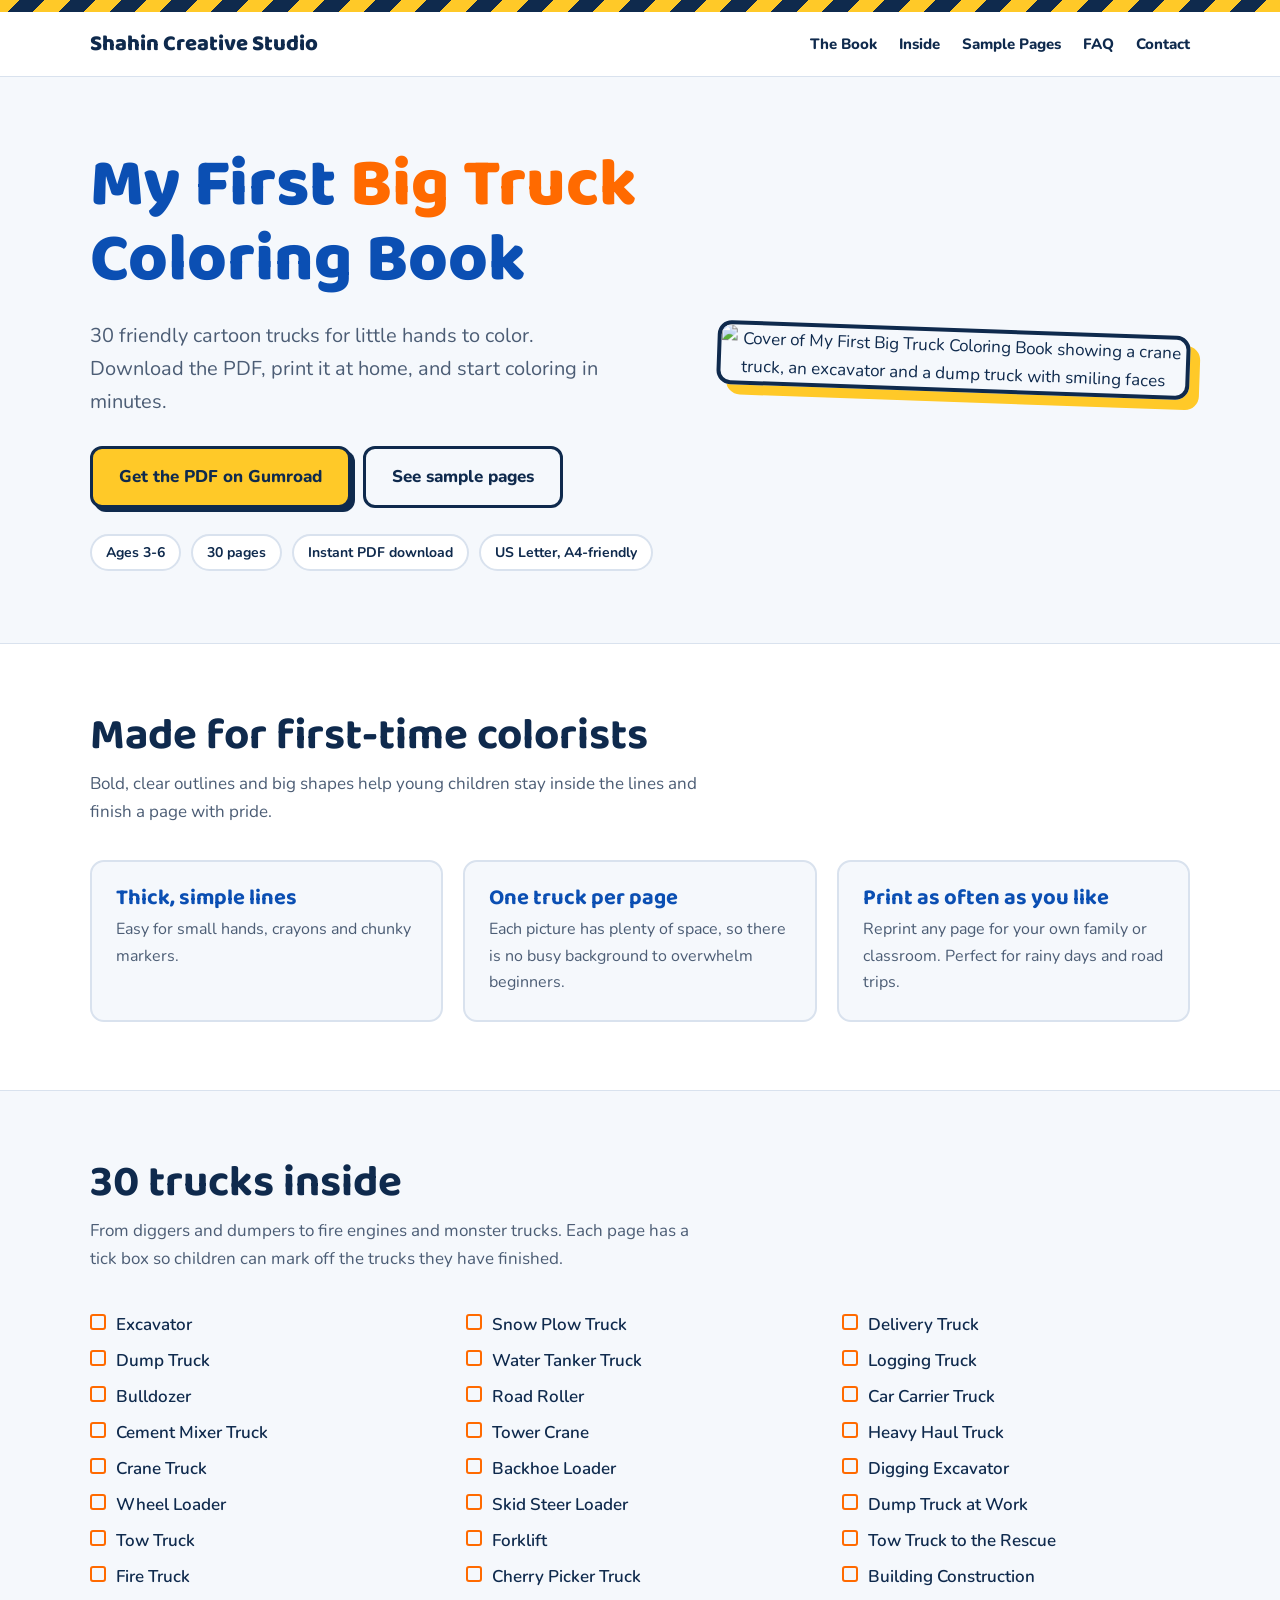
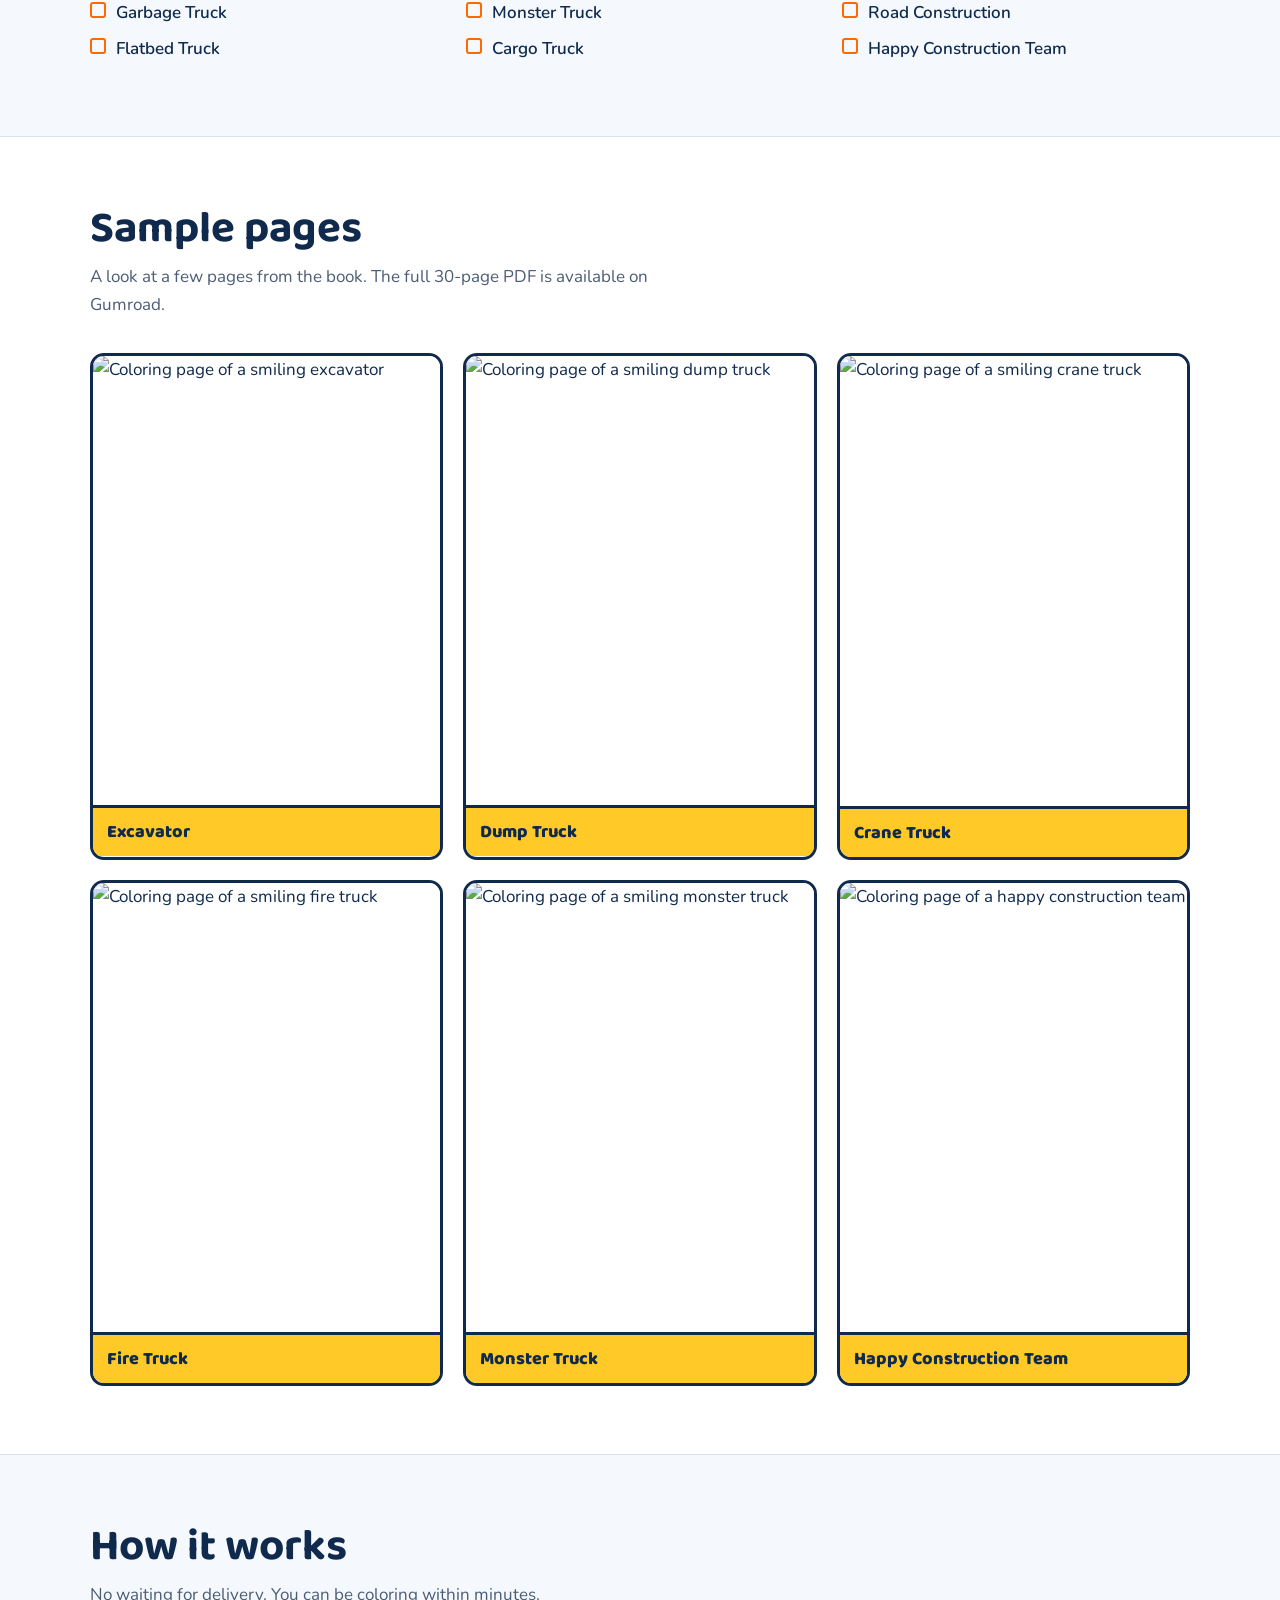
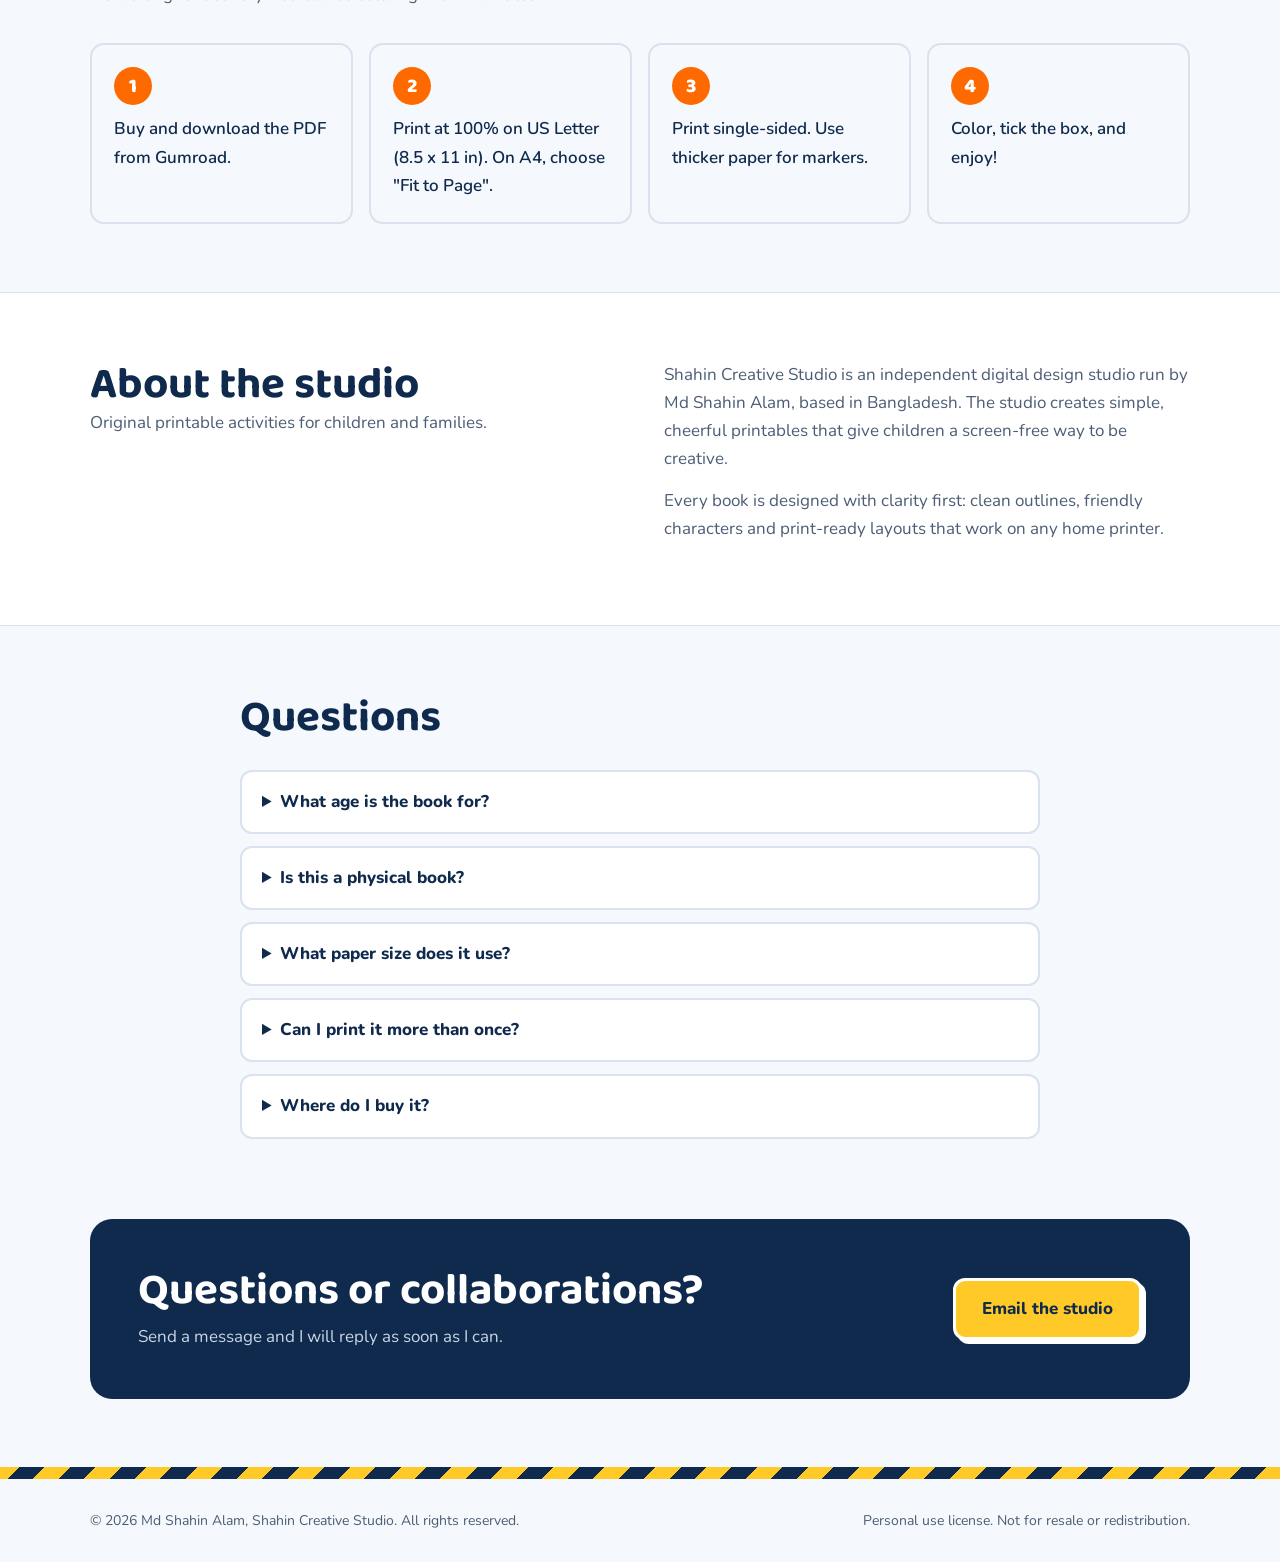
==== index.html @ 3cfe2464 "Add files via upload" ====
<!DOCTYPE html>
<html lang="en">
<head>
<meta charset="UTF-8">
<meta name="viewport" content="width=device-width, initial-scale=1">
<title>Shahin Creative Studio | Printable Coloring Books for Kids</title>
<meta name="description" content="Printable coloring books for children aged 3-6. My First Big Truck Coloring Book has 30 cartoon trucks to color. Instant PDF download, print at home.">
<meta name="author" content="Md Shahin Alam">
<meta name="theme-color" content="#0f2a4d">
<meta property="og:type" content="website">
<meta property="og:title" content="Shahin Creative Studio | Printable Coloring Books for Kids">
<meta property="og:description" content="30 friendly cartoon trucks to color. Instant PDF download for ages 3-6.">
<meta property="og:image" content="cover.jpg">
<link rel="icon" href="data:image/svg+xml,<svg xmlns='http://www.w3.org/2000/svg' viewBox='0 0 100 100'><text y='.9em' font-size='90'>🚚</text></svg>">
<link rel="preconnect" href="https://fonts.googleapis.com">
<link rel="preconnect" href="https://fonts.gstatic.com" crossorigin>
<link href="https://fonts.googleapis.com/css2?family=Baloo+2:wght@600;800&family=Nunito:wght@400;600;800&display=swap" rel="stylesheet">
<script type="application/ld+json">
{"@context":"https://schema.org","@type":"Product","name":"My First Big Truck Coloring Book","description":"Printable PDF coloring book with 30 cartoon trucks for children aged 3-6.","image":"cover.jpg","brand":{"@type":"Brand","name":"Shahin Creative Studio"},"author":{"@type":"Person","name":"Md Shahin Alam"},"url":"https://shahin4l.gumroad.com/l/my-first-truck-coloring-book"}
</script>
<style>
:root{--navy:#0f2a4d;--blue:#0b4fb3;--orange:#ff6a00;--yellow:#ffc928;--bg:#f5f8fc;--card:#fff;--muted:#4c5d75;--line:#d9e2ee}
*{box-sizing:border-box}
html{scroll-behavior:smooth}
body{margin:0;background:var(--bg);color:var(--navy);font:400 17px/1.65 Nunito,Arial,sans-serif}
h1,h2,h3{font-family:"Baloo 2",Arial,sans-serif;line-height:1.1;margin:0}
a{color:var(--blue)}
:focus-visible{outline:3px solid var(--orange);outline-offset:3px}
.wrap{width:min(1100px,calc(100% - 40px));margin:auto}
.skip{position:absolute;left:-999px}.skip:focus{left:10px;top:10px;background:#fff;padding:8px 12px;z-index:9}
.stripe{height:12px;background:repeating-linear-gradient(-45deg,var(--yellow) 0 18px,var(--navy) 18px 36px)}
header{background:var(--card);border-bottom:1px solid var(--line)}
.nav{display:flex;justify-content:space-between;align-items:center;gap:16px;padding:14px 0;flex-wrap:wrap}
.brand{font:800 22px "Baloo 2",Arial,sans-serif;color:var(--navy);text-decoration:none}
nav{display:flex;gap:22px;flex-wrap:wrap}
nav a{color:var(--navy);text-decoration:none;font-weight:800;font-size:15px}
nav a:hover{color:var(--blue)}
.hero{display:grid;grid-template-columns:1.1fr .9fr;gap:48px;align-items:center;padding:72px 0}
h1{font-size:clamp(40px,6vw,68px);font-weight:800;color:var(--blue)}
h1 span{color:var(--orange)}
.lead{font-size:20px;color:var(--muted);max-width:520px;margin:20px 0 28px}
.btn{display:inline-block;padding:14px 26px;border-radius:12px;font-weight:800;text-decoration:none;border:3px solid var(--navy)}
.btn-main{background:var(--yellow);color:var(--navy);box-shadow:4px 4px 0 var(--navy)}
.btn-main:hover{transform:translate(-1px,-1px);box-shadow:6px 6px 0 var(--navy)}
.btn-alt{background:transparent;color:var(--navy);margin-left:8px}
.badges{display:flex;gap:10px;flex-wrap:wrap;margin:26px 0 0;padding:0;list-style:none}
.badges li{background:var(--card);border:2px solid var(--line);border-radius:999px;padding:5px 14px;font-weight:700;font-size:14px}
.hero-img{text-align:center}
.hero-img img{width:min(400px,100%);height:auto;border-radius:14px;border:4px solid var(--navy);box-shadow:10px 10px 0 var(--yellow);transform:rotate(2deg)}
section{padding:68px 0}
.alt{background:var(--card);border-block:1px solid var(--line)}
h2{font-size:clamp(30px,4vw,44px);color:var(--navy)}
.sub{color:var(--muted);max-width:620px;margin:10px 0 34px}
.previews{display:grid;grid-template-columns:repeat(3,1fr);gap:20px}
.previews figure{margin:0;background:var(--card);border:3px solid var(--navy);border-radius:14px;overflow:hidden}
.previews img{display:block;width:100%;height:auto;aspect-ratio:17/22;object-fit:cover;background:#fff}
.previews figcaption{padding:10px 14px;font:800 18px "Baloo 2",Arial,sans-serif;border-top:3px solid var(--navy);background:var(--yellow)}
.trucks{columns:3 200px;gap:28px;padding:0;margin:0;list-style:none;font-weight:600}
.trucks li{padding:4px 0;break-inside:avoid}
.trucks li::before{content:"";display:inline-block;width:12px;height:12px;border:2px solid var(--orange);border-radius:3px;margin-right:10px}
.grid3{display:grid;grid-template-columns:repeat(3,1fr);gap:20px}
.box{background:var(--card);border:2px solid var(--line);border-radius:14px;padding:24px}
.alt .box{background:var(--bg)}
.box h3{font-size:22px;margin-bottom:6px;color:var(--blue)}
.box p{margin:0;color:var(--muted);font-size:16px}
.steps{display:grid;grid-template-columns:repeat(4,1fr);gap:16px;padding:0;margin:0;list-style:none;counter-reset:s}
.steps li{counter-increment:s;background:var(--bg);border-radius:14px;padding:22px;border:2px solid var(--line);font-weight:600}
.steps li::before{content:counter(s);display:grid;place-items:center;width:38px;height:38px;border-radius:50%;background:var(--orange);color:#fff;font:800 20px "Baloo 2",sans-serif;margin-bottom:10px}
.about{display:grid;grid-template-columns:1fr 1fr;gap:48px;align-items:start}
.about p{color:var(--muted);margin:0 0 14px}
details{background:var(--card);border:2px solid var(--line);border-radius:12px;padding:16px 20px;margin-bottom:12px}
summary{font-weight:800;cursor:pointer}
details p{margin:10px 0 0;color:var(--muted)}
.contact{background:var(--navy);color:#fff;border-radius:22px;padding:48px;display:flex;justify-content:space-between;align-items:center;gap:28px;flex-wrap:wrap}
.contact h2{color:#fff}.contact p{color:#c8d4e6;margin:8px 0 0;max-width:460px}
footer{padding:30px 0;color:var(--muted);font-size:14px}
footer .wrap{display:flex;justify-content:space-between;gap:12px;flex-wrap:wrap}
@media(max-width:820px){.hero,.about{grid-template-columns:1fr}.hero{padding:48px 0}.previews,.grid3{grid-template-columns:1fr 1fr}.steps{grid-template-columns:1fr 1fr}.btn-alt{margin:12px 0 0}}
@media(max-width:520px){.previews,.grid3,.steps{grid-template-columns:1fr}.contact{padding:30px}}
@media(prefers-reduced-motion:reduce){html{scroll-behavior:auto}.btn-main{transition:none}}
</style>
</head>
<body>
<a class="skip" href="#main">Skip to content</a>
<div class="stripe" aria-hidden="true"></div>
<header>
  <div class="wrap nav">
    <a class="brand" href="#top">Shahin Creative Studio</a>
    <nav aria-label="Main">
      <a href="#book">The Book</a><a href="#inside">Inside</a><a href="#preview">Sample Pages</a><a href="#faq">FAQ</a><a href="#contact">Contact</a>
    </nav>
  </div>
</header>

<main id="main">
<div id="top" class="wrap hero">
  <div>
    <h1>My First <span>Big Truck</span> Coloring Book</h1>
    <p class="lead">30 friendly cartoon trucks for little hands to color. Download the PDF, print it at home, and start coloring in minutes.</p>
    <a class="btn btn-main" href="https://shahin4l.gumroad.com/l/my-first-truck-coloring-book" target="_blank" rel="noopener">Get the PDF on Gumroad</a>
    <a class="btn btn-alt" href="#preview">See sample pages</a>
    <ul class="badges">
      <li>Ages 3-6</li><li>30 pages</li><li>Instant PDF download</li><li>US Letter, A4-friendly</li>
    </ul>
  </div>
  <div class="hero-img">
    <img src="cover.jpg" alt="Cover of My First Big Truck Coloring Book showing a crane truck, an excavator and a dump truck with smiling faces" width="400" height="518">
  </div>
</div>

<section class="alt" id="book">
  <div class="wrap">
    <h2>Made for first-time colorists</h2>
    <p class="sub">Bold, clear outlines and big shapes help young children stay inside the lines and finish a page with pride.</p>
    <div class="grid3">
      <div class="box"><h3>Thick, simple lines</h3><p>Easy for small hands, crayons and chunky markers.</p></div>
      <div class="box"><h3>One truck per page</h3><p>Each picture has plenty of space, so there is no busy background to overwhelm beginners.</p></div>
      <div class="box"><h3>Print as often as you like</h3><p>Reprint any page for your own family or classroom. Perfect for rainy days and road trips.</p></div>
    </div>
  </div>
</section>

<section id="inside">
  <div class="wrap">
    <h2>30 trucks inside</h2>
    <p class="sub">From diggers and dumpers to fire engines and monster trucks. Each page has a tick box so children can mark off the trucks they have finished.</p>
    <ul class="trucks">
      <li>Excavator</li><li>Dump Truck</li><li>Bulldozer</li><li>Cement Mixer Truck</li><li>Crane Truck</li>
      <li>Wheel Loader</li><li>Tow Truck</li><li>Fire Truck</li><li>Garbage Truck</li><li>Flatbed Truck</li>
      <li>Snow Plow Truck</li><li>Water Tanker Truck</li><li>Road Roller</li><li>Tower Crane</li><li>Backhoe Loader</li>
      <li>Skid Steer Loader</li><li>Forklift</li><li>Cherry Picker Truck</li><li>Monster Truck</li><li>Cargo Truck</li>
      <li>Delivery Truck</li><li>Logging Truck</li><li>Car Carrier Truck</li><li>Heavy Haul Truck</li><li>Digging Excavator</li>
      <li>Dump Truck at Work</li><li>Tow Truck to the Rescue</li><li>Building Construction</li><li>Road Construction</li><li>Happy Construction Team</li>
    </ul>
  </div>
</section>

<section class="alt" id="preview">
  <div class="wrap">
    <h2>Sample pages</h2>
    <p class="sub">A look at a few pages from the book. The full 30-page PDF is available on Gumroad.</p>
    <div class="previews">
      <figure><img src="preview-01.jpg" alt="Coloring page of a smiling excavator" loading="lazy"><figcaption>Excavator</figcaption></figure>
      <figure><img src="preview-02.jpg" alt="Coloring page of a smiling dump truck" loading="lazy"><figcaption>Dump Truck</figcaption></figure>
      <figure><img src="preview-03.jpg" alt="Coloring page of a smiling crane truck" loading="lazy"><figcaption>Crane Truck</figcaption></figure>
      <figure><img src="preview-04.jpg" alt="Coloring page of a smiling fire truck" loading="lazy"><figcaption>Fire Truck</figcaption></figure>
      <figure><img src="preview-05.jpg" alt="Coloring page of a smiling monster truck" loading="lazy"><figcaption>Monster Truck</figcaption></figure>
      <figure><img src="preview-06.jpg" alt="Coloring page of a happy construction team" loading="lazy"><figcaption>Happy Construction Team</figcaption></figure>
    </div>
  </div>
</section>

<section id="how">
  <div class="wrap">
    <h2>How it works</h2>
    <p class="sub">No waiting for delivery. You can be coloring within minutes.</p>
    <ol class="steps">
      <li>Buy and download the PDF from Gumroad.</li>
      <li>Print at 100% on US Letter (8.5 x 11 in). On A4, choose "Fit to Page".</li>
      <li>Print single-sided. Use thicker paper for markers.</li>
      <li>Color, tick the box, and enjoy!</li>
    </ol>
  </div>
</section>

<section class="alt" id="about">
  <div class="wrap about">
    <div>
      <h2>About the studio</h2>
      <p class="sub" style="margin-bottom:0">Original printable activities for children and families.</p>
    </div>
    <div>
      <p>Shahin Creative Studio is an independent digital design studio run by Md Shahin Alam, based in Bangladesh. The studio creates simple, cheerful printables that give children a screen-free way to be creative.</p>
      <p>Every book is designed with clarity first: clean outlines, friendly characters and print-ready layouts that work on any home printer.</p>
    </div>
  </div>
</section>

<section id="faq">
  <div class="wrap" style="max-width:800px">
    <h2 style="margin-bottom:28px">Questions</h2>
    <details><summary>What age is the book for?</summary><p>It is designed for children aged 3-6, with bold lines and large areas that are easy to color.</p></details>
    <details><summary>Is this a physical book?</summary><p>No. It is a digital PDF that you download and print yourself. Nothing is shipped.</p></details>
    <details><summary>What paper size does it use?</summary><p>US Letter (8.5 x 11 in). On A4 paper, choose "Fit to Page" in your print settings.</p></details>
    <details><summary>Can I print it more than once?</summary><p>Yes. You may print it for your own children, family or classroom. Please do not resell, share or redistribute the file.</p></details>
    <details><summary>Where do I buy it?</summary><p>The PDF is sold through Gumroad. Use the button at the top of this page to open the product page.</p></details>
  </div>
</section>

<section style="padding-top:0">
  <div class="wrap">
    <div class="contact" id="contact">
      <div>
        <h2>Questions or collaborations?</h2>
        <p>Send a message and I will reply as soon as I can.</p>
      </div>
      <a class="btn btn-main" style="border-color:#fff;box-shadow:4px 4px 0 #fff" href="mailto:shahin4l.bd@gmail.com">Email the studio</a>
    </div>
  </div>
</section>
</main>

<div class="stripe" aria-hidden="true"></div>
<footer>
  <div class="wrap">
    <span>&copy; 2026 Md Shahin Alam, Shahin Creative Studio. All rights reserved.</span>
    <span>Personal use license. Not for resale or redistribution.</span>
  </div>
</footer>
</body>
</html>
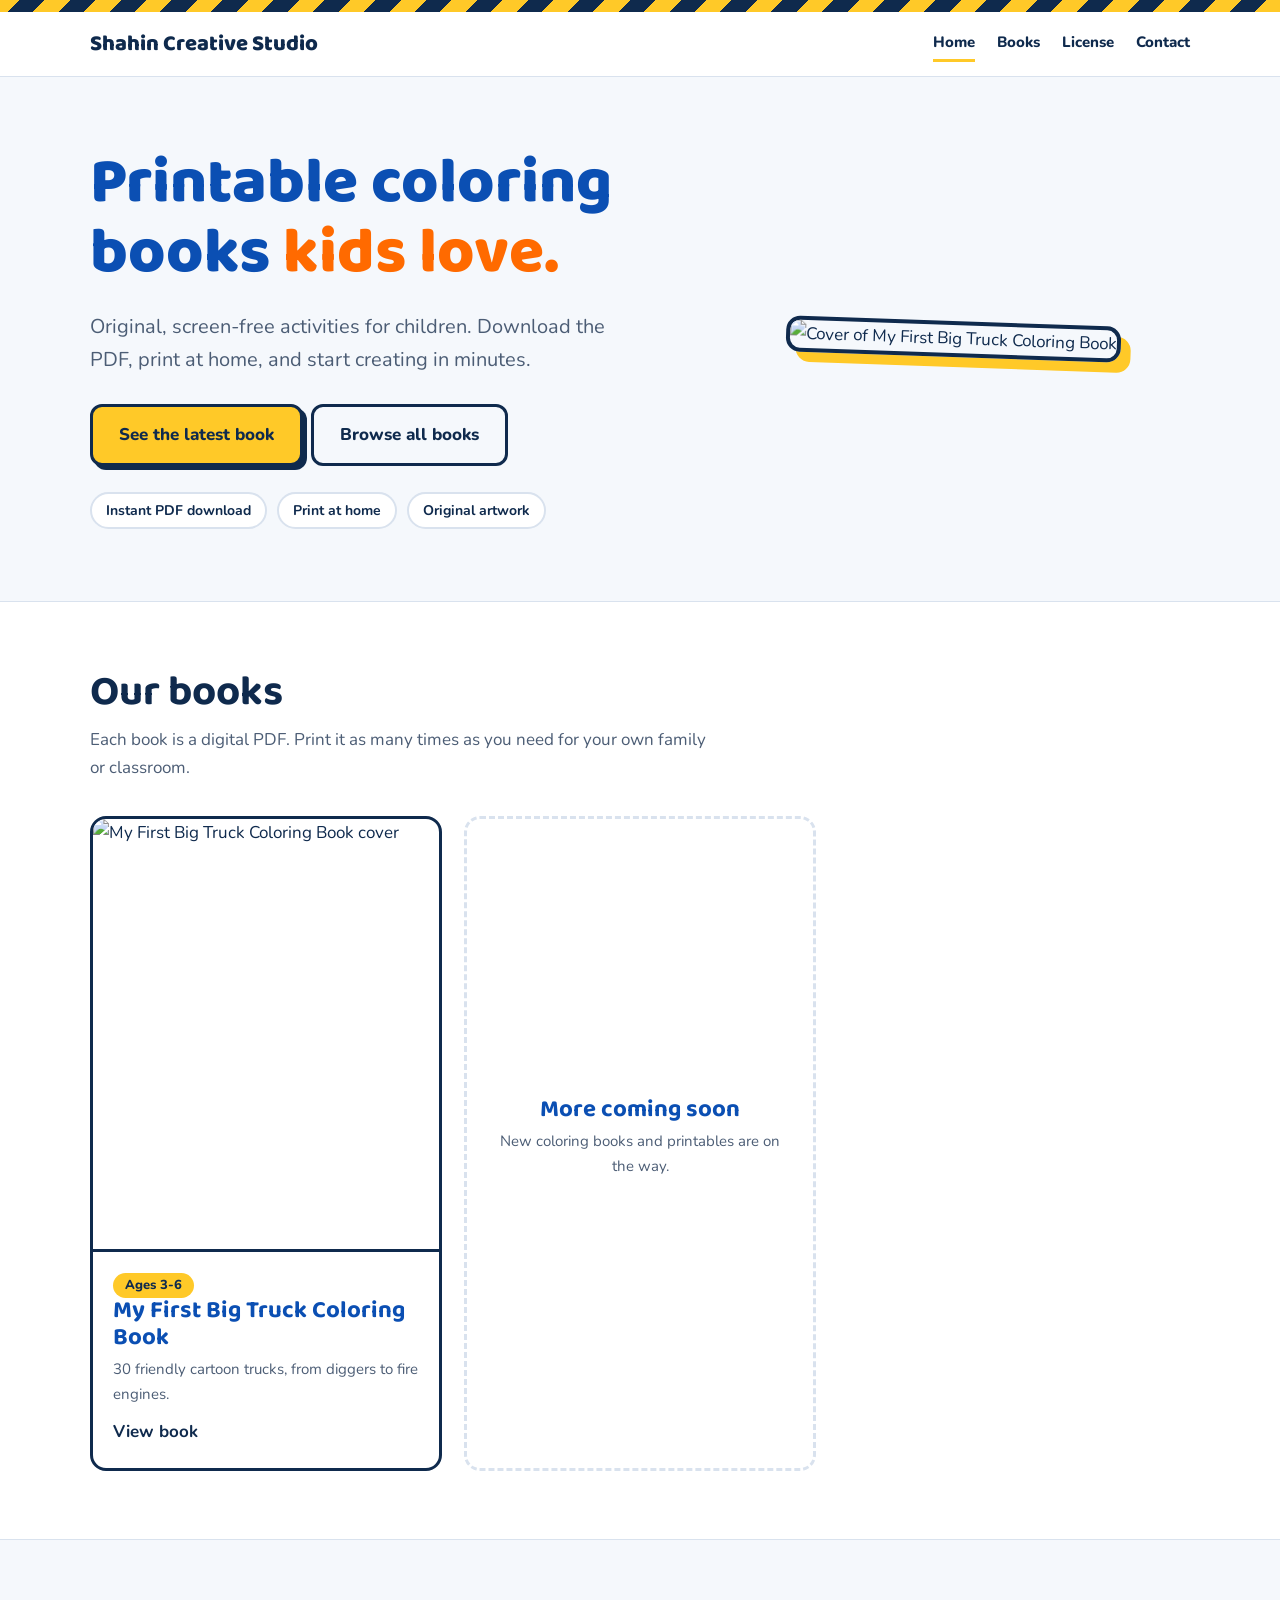
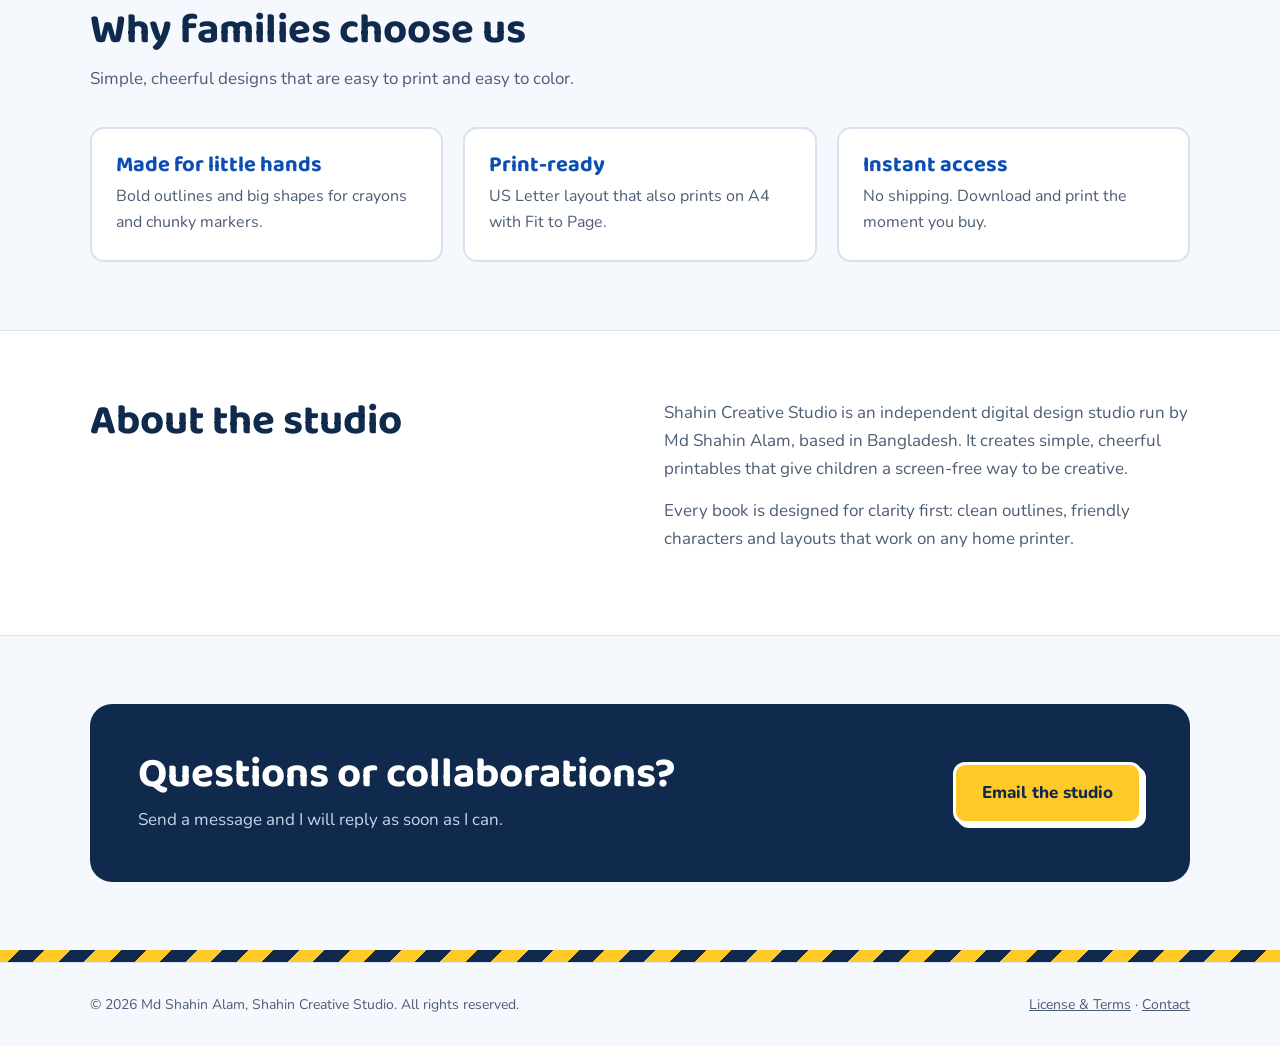
==== commit f87ea084: "Add files via upload" ====
--- a/index.html
+++ b/index.html
@@ -1,211 +1,20 @@
-<!DOCTYPE html>
-<html lang="en">
-<head>
-<meta charset="UTF-8">
-<meta name="viewport" content="width=device-width, initial-scale=1">
-<title>Shahin Creative Studio | Printable Coloring Books for Kids</title>
-<meta name="description" content="Printable coloring books for children aged 3-6. My First Big Truck Coloring Book has 30 cartoon trucks to color. Instant PDF download, print at home.">
-<meta name="author" content="Md Shahin Alam">
-<meta name="theme-color" content="#0f2a4d">
-<meta property="og:type" content="website">
-<meta property="og:title" content="Shahin Creative Studio | Printable Coloring Books for Kids">
-<meta property="og:description" content="30 friendly cartoon trucks to color. Instant PDF download for ages 3-6.">
-<meta property="og:image" content="cover.jpg">
-<link rel="icon" href="data:image/svg+xml,<svg xmlns='http://www.w3.org/2000/svg' viewBox='0 0 100 100'><text y='.9em' font-size='90'>🚚</text></svg>">
-<link rel="preconnect" href="https://fonts.googleapis.com">
-<link rel="preconnect" href="https://fonts.gstatic.com" crossorigin>
-<link href="https://fonts.googleapis.com/css2?family=Baloo+2:wght@600;800&family=Nunito:wght@400;600;800&display=swap" rel="stylesheet">
-<script type="application/ld+json">
-{"@context":"https://schema.org","@type":"Product","name":"My First Big Truck Coloring Book","description":"Printable PDF coloring book with 30 cartoon trucks for children aged 3-6.","image":"cover.jpg","brand":{"@type":"Brand","name":"Shahin Creative Studio"},"author":{"@type":"Person","name":"Md Shahin Alam"},"url":"https://shahin4l.gumroad.com/l/my-first-truck-coloring-book"}
-</script>
-<style>
-:root{--navy:#0f2a4d;--blue:#0b4fb3;--orange:#ff6a00;--yellow:#ffc928;--bg:#f5f8fc;--card:#fff;--muted:#4c5d75;--line:#d9e2ee}
-*{box-sizing:border-box}
-html{scroll-behavior:smooth}
-body{margin:0;background:var(--bg);color:var(--navy);font:400 17px/1.65 Nunito,Arial,sans-serif}
-h1,h2,h3{font-family:"Baloo 2",Arial,sans-serif;line-height:1.1;margin:0}
-a{color:var(--blue)}
-:focus-visible{outline:3px solid var(--orange);outline-offset:3px}
-.wrap{width:min(1100px,calc(100% - 40px));margin:auto}
-.skip{position:absolute;left:-999px}.skip:focus{left:10px;top:10px;background:#fff;padding:8px 12px;z-index:9}
-.stripe{height:12px;background:repeating-linear-gradient(-45deg,var(--yellow) 0 18px,var(--navy) 18px 36px)}
-header{background:var(--card);border-bottom:1px solid var(--line)}
-.nav{display:flex;justify-content:space-between;align-items:center;gap:16px;padding:14px 0;flex-wrap:wrap}
-.brand{font:800 22px "Baloo 2",Arial,sans-serif;color:var(--navy);text-decoration:none}
-nav{display:flex;gap:22px;flex-wrap:wrap}
-nav a{color:var(--navy);text-decoration:none;font-weight:800;font-size:15px}
-nav a:hover{color:var(--blue)}
-.hero{display:grid;grid-template-columns:1.1fr .9fr;gap:48px;align-items:center;padding:72px 0}
-h1{font-size:clamp(40px,6vw,68px);font-weight:800;color:var(--blue)}
-h1 span{color:var(--orange)}
-.lead{font-size:20px;color:var(--muted);max-width:520px;margin:20px 0 28px}
-.btn{display:inline-block;padding:14px 26px;border-radius:12px;font-weight:800;text-decoration:none;border:3px solid var(--navy)}
-.btn-main{background:var(--yellow);color:var(--navy);box-shadow:4px 4px 0 var(--navy)}
-.btn-main:hover{transform:translate(-1px,-1px);box-shadow:6px 6px 0 var(--navy)}
-.btn-alt{background:transparent;color:var(--navy);margin-left:8px}
-.badges{display:flex;gap:10px;flex-wrap:wrap;margin:26px 0 0;padding:0;list-style:none}
-.badges li{background:var(--card);border:2px solid var(--line);border-radius:999px;padding:5px 14px;font-weight:700;font-size:14px}
-.hero-img{text-align:center}
-.hero-img img{width:min(400px,100%);height:auto;border-radius:14px;border:4px solid var(--navy);box-shadow:10px 10px 0 var(--yellow);transform:rotate(2deg)}
-section{padding:68px 0}
-.alt{background:var(--card);border-block:1px solid var(--line)}
-h2{font-size:clamp(30px,4vw,44px);color:var(--navy)}
-.sub{color:var(--muted);max-width:620px;margin:10px 0 34px}
-.previews{display:grid;grid-template-columns:repeat(3,1fr);gap:20px}
-.previews figure{margin:0;background:var(--card);border:3px solid var(--navy);border-radius:14px;overflow:hidden}
-.previews img{display:block;width:100%;height:auto;aspect-ratio:17/22;object-fit:cover;background:#fff}
-.previews figcaption{padding:10px 14px;font:800 18px "Baloo 2",Arial,sans-serif;border-top:3px solid var(--navy);background:var(--yellow)}
-.trucks{columns:3 200px;gap:28px;padding:0;margin:0;list-style:none;font-weight:600}
-.trucks li{padding:4px 0;break-inside:avoid}
-.trucks li::before{content:"";display:inline-block;width:12px;height:12px;border:2px solid var(--orange);border-radius:3px;margin-right:10px}
-.grid3{display:grid;grid-template-columns:repeat(3,1fr);gap:20px}
-.box{background:var(--card);border:2px solid var(--line);border-radius:14px;padding:24px}
-.alt .box{background:var(--bg)}
-.box h3{font-size:22px;margin-bottom:6px;color:var(--blue)}
-.box p{margin:0;color:var(--muted);font-size:16px}
-.steps{display:grid;grid-template-columns:repeat(4,1fr);gap:16px;padding:0;margin:0;list-style:none;counter-reset:s}
-.steps li{counter-increment:s;background:var(--bg);border-radius:14px;padding:22px;border:2px solid var(--line);font-weight:600}
-.steps li::before{content:counter(s);display:grid;place-items:center;width:38px;height:38px;border-radius:50%;background:var(--orange);color:#fff;font:800 20px "Baloo 2",sans-serif;margin-bottom:10px}
-.about{display:grid;grid-template-columns:1fr 1fr;gap:48px;align-items:start}
-.about p{color:var(--muted);margin:0 0 14px}
-details{background:var(--card);border:2px solid var(--line);border-radius:12px;padding:16px 20px;margin-bottom:12px}
-summary{font-weight:800;cursor:pointer}
-details p{margin:10px 0 0;color:var(--muted)}
-.contact{background:var(--navy);color:#fff;border-radius:22px;padding:48px;display:flex;justify-content:space-between;align-items:center;gap:28px;flex-wrap:wrap}
-.contact h2{color:#fff}.contact p{color:#c8d4e6;margin:8px 0 0;max-width:460px}
-footer{padding:30px 0;color:var(--muted);font-size:14px}
-footer .wrap{display:flex;justify-content:space-between;gap:12px;flex-wrap:wrap}
-@media(max-width:820px){.hero,.about{grid-template-columns:1fr}.hero{padding:48px 0}.previews,.grid3{grid-template-columns:1fr 1fr}.steps{grid-template-columns:1fr 1fr}.btn-alt{margin:12px 0 0}}
-@media(max-width:520px){.previews,.grid3,.steps{grid-template-columns:1fr}.contact{padding:30px}}
-@media(prefers-reduced-motion:reduce){html{scroll-behavior:auto}.btn-main{transition:none}}
-</style>
-</head>
-<body>
-<a class="skip" href="#main">Skip to content</a>
-<div class="stripe" aria-hidden="true"></div>
-<header>
-  <div class="wrap nav">
-    <a class="brand" href="#top">Shahin Creative Studio</a>
-    <nav aria-label="Main">
-      <a href="#book">The Book</a><a href="#inside">Inside</a><a href="#preview">Sample Pages</a><a href="#faq">FAQ</a><a href="#contact">Contact</a>
-    </nav>
-  </div>
-</header>
-
+<!DOCTYPE html><html lang="en"><head><meta charset="UTF-8"><meta name="viewport" content="width=device-width, initial-scale=1"><meta name="theme-color" content="#0f2a4d"><link rel="icon" href="data:image/svg+xml,<svg xmlns=%27http://www.w3.org/2000/svg%27 viewBox=%270 0 100 100%27><text y=%27.9em%27 font-size=%2790%27>🚚</text></svg>"><link rel="preconnect" href="https://fonts.googleapis.com"><link rel="preconnect" href="https://fonts.gstatic.com" crossorigin><link href="https://fonts.googleapis.com/css2?family=Baloo+2:wght@600;800&family=Nunito:wght@400;600;800&display=swap" rel="stylesheet"><link rel="stylesheet" href="styles.css"><title>Shahin Creative Studio | Printable Coloring Books for Kids</title><meta name="description" content="Original printable coloring books for children. Instant PDF downloads, print at home. By Md Shahin Alam."><meta property="og:title" content="Shahin Creative Studio | Printable Coloring Books for Kids"><meta property="og:description" content="Original printable coloring books for children. Instant PDF download."><meta property="og:image" content="cover.jpg"><meta property="og:type" content="website"></head><body>
+<a class="skip" href="#main">Skip to content</a><div class="stripe" aria-hidden="true"></div><header><div class="wrap nav"><a class="brand" href="index.html">Shahin Creative Studio</a><nav aria-label="Main"><a href="index.html" aria-current="page">Home</a><a href="index.html#books">Books</a><a href="license.html">License</a><a href="index.html#contact">Contact</a></nav></div></header>
 <main id="main">
-<div id="top" class="wrap hero">
-  <div>
-    <h1>My First <span>Big Truck</span> Coloring Book</h1>
-    <p class="lead">30 friendly cartoon trucks for little hands to color. Download the PDF, print it at home, and start coloring in minutes.</p>
-    <a class="btn btn-main" href="https://shahin4l.gumroad.com/l/my-first-truck-coloring-book" target="_blank" rel="noopener">Get the PDF on Gumroad</a>
-    <a class="btn btn-alt" href="#preview">See sample pages</a>
-    <ul class="badges">
-      <li>Ages 3-6</li><li>30 pages</li><li>Instant PDF download</li><li>US Letter, A4-friendly</li>
-    </ul>
-  </div>
-  <div class="hero-img">
-    <img src="cover.jpg" alt="Cover of My First Big Truck Coloring Book showing a crane truck, an excavator and a dump truck with smiling faces" width="400" height="518">
-  </div>
-</div>
-
-<section class="alt" id="book">
-  <div class="wrap">
-    <h2>Made for first-time colorists</h2>
-    <p class="sub">Bold, clear outlines and big shapes help young children stay inside the lines and finish a page with pride.</p>
-    <div class="grid3">
-      <div class="box"><h3>Thick, simple lines</h3><p>Easy for small hands, crayons and chunky markers.</p></div>
-      <div class="box"><h3>One truck per page</h3><p>Each picture has plenty of space, so there is no busy background to overwhelm beginners.</p></div>
-      <div class="box"><h3>Print as often as you like</h3><p>Reprint any page for your own family or classroom. Perfect for rainy days and road trips.</p></div>
-    </div>
-  </div>
-</section>
-
-<section id="inside">
-  <div class="wrap">
-    <h2>30 trucks inside</h2>
-    <p class="sub">From diggers and dumpers to fire engines and monster trucks. Each page has a tick box so children can mark off the trucks they have finished.</p>
-    <ul class="trucks">
-      <li>Excavator</li><li>Dump Truck</li><li>Bulldozer</li><li>Cement Mixer Truck</li><li>Crane Truck</li>
-      <li>Wheel Loader</li><li>Tow Truck</li><li>Fire Truck</li><li>Garbage Truck</li><li>Flatbed Truck</li>
-      <li>Snow Plow Truck</li><li>Water Tanker Truck</li><li>Road Roller</li><li>Tower Crane</li><li>Backhoe Loader</li>
-      <li>Skid Steer Loader</li><li>Forklift</li><li>Cherry Picker Truck</li><li>Monster Truck</li><li>Cargo Truck</li>
-      <li>Delivery Truck</li><li>Logging Truck</li><li>Car Carrier Truck</li><li>Heavy Haul Truck</li><li>Digging Excavator</li>
-      <li>Dump Truck at Work</li><li>Tow Truck to the Rescue</li><li>Building Construction</li><li>Road Construction</li><li>Happy Construction Team</li>
-    </ul>
-  </div>
-</section>
-
-<section class="alt" id="preview">
-  <div class="wrap">
-    <h2>Sample pages</h2>
-    <p class="sub">A look at a few pages from the book. The full 30-page PDF is available on Gumroad.</p>
-    <div class="previews">
-      <figure><img src="preview-01.jpg" alt="Coloring page of a smiling excavator" loading="lazy"><figcaption>Excavator</figcaption></figure>
-      <figure><img src="preview-02.jpg" alt="Coloring page of a smiling dump truck" loading="lazy"><figcaption>Dump Truck</figcaption></figure>
-      <figure><img src="preview-03.jpg" alt="Coloring page of a smiling crane truck" loading="lazy"><figcaption>Crane Truck</figcaption></figure>
-      <figure><img src="preview-04.jpg" alt="Coloring page of a smiling fire truck" loading="lazy"><figcaption>Fire Truck</figcaption></figure>
-      <figure><img src="preview-05.jpg" alt="Coloring page of a smiling monster truck" loading="lazy"><figcaption>Monster Truck</figcaption></figure>
-      <figure><img src="preview-06.jpg" alt="Coloring page of a happy construction team" loading="lazy"><figcaption>Happy Construction Team</figcaption></figure>
-    </div>
-  </div>
-</section>
-
-<section id="how">
-  <div class="wrap">
-    <h2>How it works</h2>
-    <p class="sub">No waiting for delivery. You can be coloring within minutes.</p>
-    <ol class="steps">
-      <li>Buy and download the PDF from Gumroad.</li>
-      <li>Print at 100% on US Letter (8.5 x 11 in). On A4, choose "Fit to Page".</li>
-      <li>Print single-sided. Use thicker paper for markers.</li>
-      <li>Color, tick the box, and enjoy!</li>
-    </ol>
-  </div>
-</section>
-
-<section class="alt" id="about">
-  <div class="wrap about">
-    <div>
-      <h2>About the studio</h2>
-      <p class="sub" style="margin-bottom:0">Original printable activities for children and families.</p>
-    </div>
-    <div>
-      <p>Shahin Creative Studio is an independent digital design studio run by Md Shahin Alam, based in Bangladesh. The studio creates simple, cheerful printables that give children a screen-free way to be creative.</p>
-      <p>Every book is designed with clarity first: clean outlines, friendly characters and print-ready layouts that work on any home printer.</p>
-    </div>
-  </div>
-</section>
-
-<section id="faq">
-  <div class="wrap" style="max-width:800px">
-    <h2 style="margin-bottom:28px">Questions</h2>
-    <details><summary>What age is the book for?</summary><p>It is designed for children aged 3-6, with bold lines and large areas that are easy to color.</p></details>
-    <details><summary>Is this a physical book?</summary><p>No. It is a digital PDF that you download and print yourself. Nothing is shipped.</p></details>
-    <details><summary>What paper size does it use?</summary><p>US Letter (8.5 x 11 in). On A4 paper, choose "Fit to Page" in your print settings.</p></details>
-    <details><summary>Can I print it more than once?</summary><p>Yes. You may print it for your own children, family or classroom. Please do not resell, share or redistribute the file.</p></details>
-    <details><summary>Where do I buy it?</summary><p>The PDF is sold through Gumroad. Use the button at the top of this page to open the product page.</p></details>
-  </div>
-</section>
-
-<section style="padding-top:0">
-  <div class="wrap">
-    <div class="contact" id="contact">
-      <div>
-        <h2>Questions or collaborations?</h2>
-        <p>Send a message and I will reply as soon as I can.</p>
-      </div>
-      <a class="btn btn-main" style="border-color:#fff;box-shadow:4px 4px 0 #fff" href="mailto:shahin4l.bd@gmail.com">Email the studio</a>
-    </div>
-  </div>
-</section>
+<div class="wrap hero"><div>
+<h1>Printable coloring books <span>kids love.</span></h1>
+<p class="lead">Original, screen-free activities for children. Download the PDF, print at home, and start creating in minutes.</p>
+<a class="btn btn-main" href="truck-coloring-book.html">See the latest book</a><a class="btn btn-alt" href="#books">Browse all books</a>
+<ul class="badges"><li>Instant PDF download</li><li>Print at home</li><li>Original artwork</li></ul></div>
+<div class="hero-img"><img src="cover.jpg" alt="Cover of My First Big Truck Coloring Book" width="400" height="518"></div></div>
+<section class="alt" id="books"><div class="wrap"><h2>Our books</h2><p class="sub">Each book is a digital PDF. Print it as many times as you need for your own family or classroom.</p>
+<div class="cards">
+<a class="card" href="truck-coloring-book.html"><img src="cover.jpg" alt="My First Big Truck Coloring Book cover" loading="lazy"><div class="card-body"><span class="tag">Ages 3-6</span><h3>My First Big Truck Coloring Book</h3><p>30 friendly cartoon trucks, from diggers to fire engines.</p><strong>View book</strong></div></a>
+<div class="card soon"><h3>More coming soon</h3><p>New coloring books and printables are on the way.</p></div>
+</div></div></section>
+<section><div class="wrap"><h2>Why families choose us</h2><p class="sub">Simple, cheerful designs that are easy to print and easy to color.</p>
+<div class="grid3"><div class="box"><h3>Made for little hands</h3><p>Bold outlines and big shapes for crayons and chunky markers.</p></div><div class="box"><h3>Print-ready</h3><p>US Letter layout that also prints on A4 with Fit to Page.</p></div><div class="box"><h3>Instant access</h3><p>No shipping. Download and print the moment you buy.</p></div></div></div></section>
+<section class="alt" id="about"><div class="wrap split"><div><h2>About the studio</h2></div><div><p>Shahin Creative Studio is an independent digital design studio run by Md Shahin Alam, based in Bangladesh. It creates simple, cheerful printables that give children a screen-free way to be creative.</p><p>Every book is designed for clarity first: clean outlines, friendly characters and layouts that work on any home printer.</p></div></div></section>
+<section style="padding-top:68px"><div class="wrap"><div class="contact" id="contact"><div><h2>Questions or collaborations?</h2><p>Send a message and I will reply as soon as I can.</p></div><a class="btn btn-main" href="mailto:shahin4l.bd@gmail.com">Email the studio</a></div></div></section>
 </main>
-
-<div class="stripe" aria-hidden="true"></div>
-<footer>
-  <div class="wrap">
-    <span>&copy; 2026 Md Shahin Alam, Shahin Creative Studio. All rights reserved.</span>
-    <span>Personal use license. Not for resale or redistribution.</span>
-  </div>
-</footer>
-</body>
-</html>
+<div class="stripe" aria-hidden="true"></div><footer><div class="wrap"><span>&copy; 2026 Md Shahin Alam, Shahin Creative Studio. All rights reserved.</span><span><a href="license.html">License &amp; Terms</a> &middot; <a href="mailto:shahin4l.bd@gmail.com">Contact</a></span></div></footer></body></html>
--- a/styles.css
+++ b/styles.css
@@ -0,0 +1,59 @@
+:root{--navy:#0f2a4d;--blue:#0b4fb3;--orange:#ff6a00;--yellow:#ffc928;--bg:#f5f8fc;--card:#fff;--muted:#4c5d75;--line:#d9e2ee}
+*{box-sizing:border-box}html{scroll-behavior:smooth}
+body{margin:0;background:var(--bg);color:var(--navy);font:400 17px/1.65 Nunito,Arial,sans-serif}
+h1,h2,h3{font-family:"Baloo 2",Arial,sans-serif;line-height:1.1;margin:0}
+a{color:var(--blue)}:focus-visible{outline:3px solid var(--orange);outline-offset:3px}
+.wrap{width:min(1100px,calc(100% - 40px));margin:auto}
+.skip{position:absolute;left:-999px}.skip:focus{left:10px;top:10px;background:#fff;padding:8px 12px;z-index:9}
+.stripe{height:12px;background:repeating-linear-gradient(-45deg,var(--yellow) 0 18px,var(--navy) 18px 36px)}
+header{background:var(--card);border-bottom:1px solid var(--line);position:sticky;top:0;z-index:5}
+.nav{display:flex;justify-content:space-between;align-items:center;gap:16px;padding:14px 0;flex-wrap:wrap}
+.brand{font:800 22px "Baloo 2",Arial,sans-serif;color:var(--navy);text-decoration:none}
+nav{display:flex;gap:22px;flex-wrap:wrap}nav a{color:var(--navy);text-decoration:none;font-weight:800;font-size:15px;padding:4px 0;border-bottom:3px solid transparent}
+nav a:hover,nav a[aria-current]{border-color:var(--yellow)}
+.hero{display:grid;grid-template-columns:1.1fr .9fr;gap:48px;align-items:center;padding:72px 0}
+h1{font-size:clamp(38px,6vw,64px);font-weight:800;color:var(--blue)}h1 span{color:var(--orange)}
+.lead{font-size:20px;color:var(--muted);max-width:540px;margin:20px 0 28px}
+.btn{display:inline-block;padding:14px 26px;border-radius:12px;font-weight:800;text-decoration:none;border:3px solid var(--navy);color:var(--navy)}
+.btn-main{background:var(--yellow);box-shadow:4px 4px 0 var(--navy);transition:transform .15s,box-shadow .15s}
+.btn-main:hover{transform:translate(-1px,-1px);box-shadow:6px 6px 0 var(--navy)}
+.btn-alt{margin-left:8px}
+.badges{display:flex;gap:10px;flex-wrap:wrap;margin:26px 0 0;padding:0;list-style:none}
+.badges li{background:var(--card);border:2px solid var(--line);border-radius:999px;padding:5px 14px;font-weight:700;font-size:14px}
+.hero-img{text-align:center}.hero-img img{width:min(400px,100%);height:auto;border-radius:14px;border:4px solid var(--navy);box-shadow:10px 10px 0 var(--yellow);transform:rotate(2deg)}
+section{padding:68px 0}.alt{background:var(--card);border-block:1px solid var(--line)}
+h2{font-size:clamp(28px,4vw,42px)}.sub{color:var(--muted);max-width:620px;margin:10px 0 34px}
+.cards{display:grid;grid-template-columns:repeat(3,1fr);gap:22px}
+.card{background:var(--card);border:3px solid var(--navy);border-radius:16px;overflow:hidden;display:flex;flex-direction:column;text-decoration:none;color:var(--navy);transition:transform .15s,box-shadow .15s}
+a.card:hover{transform:translateY(-3px);box-shadow:6px 6px 0 var(--yellow)}
+.card img{display:block;width:100%;aspect-ratio:4/5;object-fit:cover;border-bottom:3px solid var(--navy)}
+.card-body{padding:18px 20px 22px}.card h3{font-size:24px;color:var(--blue)}.card p{margin:6px 0 12px;color:var(--muted);font-size:15px}
+.tag{display:inline-block;background:var(--yellow);border-radius:999px;padding:2px 12px;font-weight:800;font-size:13px}
+.card.soon{border-style:dashed;border-color:var(--line);background:transparent;justify-content:center;text-align:center;padding:30px}
+.grid3{display:grid;grid-template-columns:repeat(3,1fr);gap:20px}
+.box{background:var(--card);border:2px solid var(--line);border-radius:14px;padding:24px}.alt .box{background:var(--bg)}
+.box h3{font-size:22px;margin-bottom:6px;color:var(--blue)}.box p{margin:0;color:var(--muted);font-size:16px}
+.previews{display:grid;grid-template-columns:repeat(3,1fr);gap:20px}
+.previews figure{margin:0;background:var(--card);border:3px solid var(--navy);border-radius:14px;overflow:hidden}
+.previews img{display:block;width:100%;height:auto;aspect-ratio:17/22;object-fit:cover}
+.previews figcaption{padding:10px 14px;font:800 18px "Baloo 2",Arial,sans-serif;border-top:3px solid var(--navy);background:var(--yellow)}
+.trucks{columns:3 200px;gap:28px;padding:0;margin:0;list-style:none;font-weight:600}.trucks li{padding:4px 0;break-inside:avoid}
+.trucks li::before{content:"";display:inline-block;width:12px;height:12px;border:2px solid var(--orange);border-radius:3px;margin-right:10px}
+.steps{display:grid;grid-template-columns:repeat(4,1fr);gap:16px;padding:0;margin:0;list-style:none;counter-reset:s}
+.steps li{counter-increment:s;background:var(--bg);border-radius:14px;padding:22px;border:2px solid var(--line);font-weight:600}
+.steps li::before{content:counter(s);display:grid;place-items:center;width:38px;height:38px;border-radius:50%;background:var(--orange);color:#fff;font:800 20px "Baloo 2",sans-serif;margin-bottom:10px}
+.split{display:grid;grid-template-columns:1fr 1fr;gap:48px;align-items:start}.split p{color:var(--muted);margin:0 0 14px}
+details{background:var(--card);border:2px solid var(--line);border-radius:12px;padding:16px 20px;margin-bottom:12px}
+summary{font-weight:800;cursor:pointer}details p{margin:10px 0 0;color:var(--muted)}
+.crumbs{padding:18px 0 0;font-size:14px;color:var(--muted)}.crumbs a{color:var(--muted)}
+.buy{background:var(--card);border:3px solid var(--navy);border-radius:16px;padding:24px;box-shadow:6px 6px 0 var(--yellow)}
+.buy ul{padding-left:20px;margin:0 0 18px;color:var(--muted)}
+.contact{background:var(--navy);color:#fff;border-radius:22px;padding:48px;display:flex;justify-content:space-between;align-items:center;gap:28px;flex-wrap:wrap}
+.contact h2{color:#fff}.contact p{color:#c8d4e6;margin:8px 0 0;max-width:460px}
+.contact .btn{border-color:#fff;box-shadow:4px 4px 0 #fff}
+.doc{max-width:760px;padding:56px 0}.doc h1{font-size:clamp(34px,5vw,48px);margin-bottom:8px}.doc h2{font-size:26px;margin:32px 0 6px;color:var(--blue)}.doc p,.doc li{color:var(--muted)}
+footer{padding:30px 0;color:var(--muted);font-size:14px;border-top:1px solid var(--line)}
+footer .wrap{display:flex;justify-content:space-between;gap:12px;flex-wrap:wrap}footer a{color:var(--muted)}
+@media(max-width:820px){.hero,.split{grid-template-columns:1fr}.hero{padding:48px 0}.cards,.previews,.grid3{grid-template-columns:1fr 1fr}.steps{grid-template-columns:1fr 1fr}.btn-alt{margin:12px 0 0}}
+@media(max-width:520px){.cards,.previews,.grid3,.steps{grid-template-columns:1fr}.contact{padding:30px}}
+@media(prefers-reduced-motion:reduce){html{scroll-behavior:auto}*{transition:none!important}}
